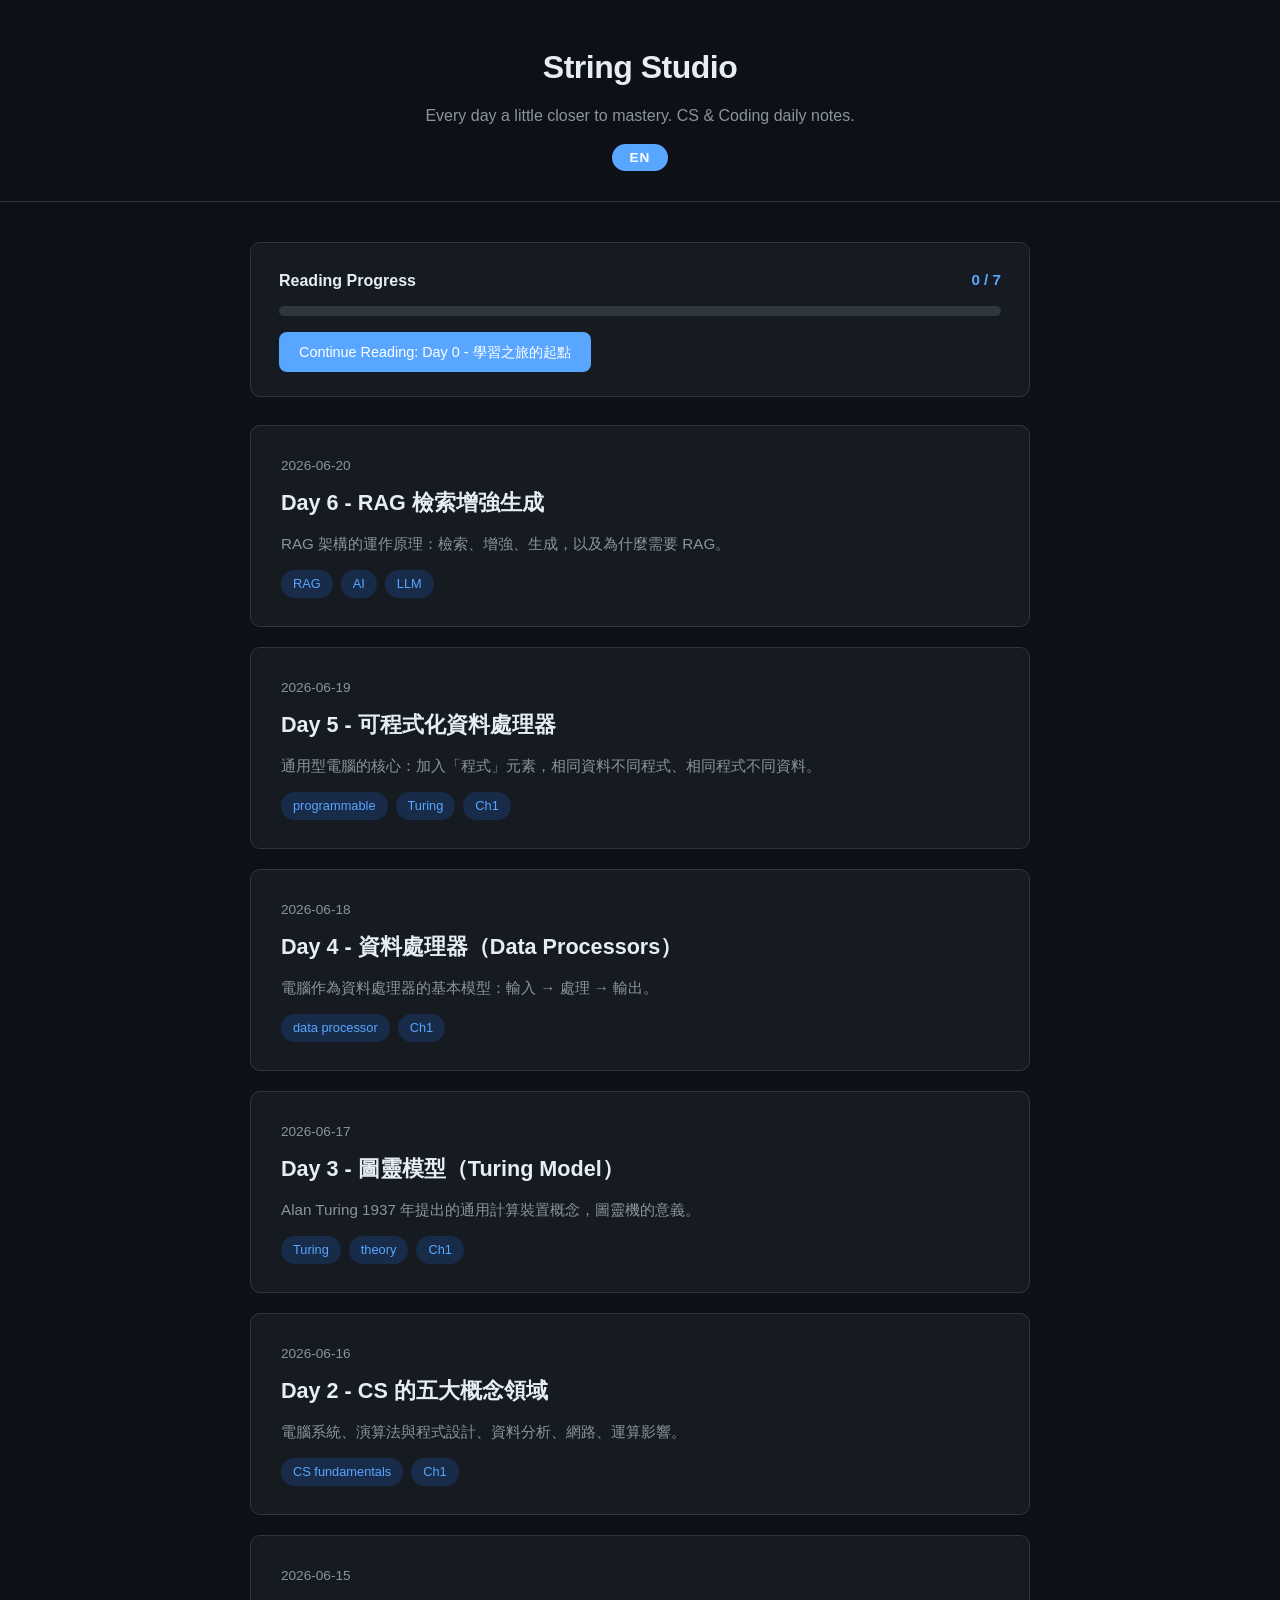
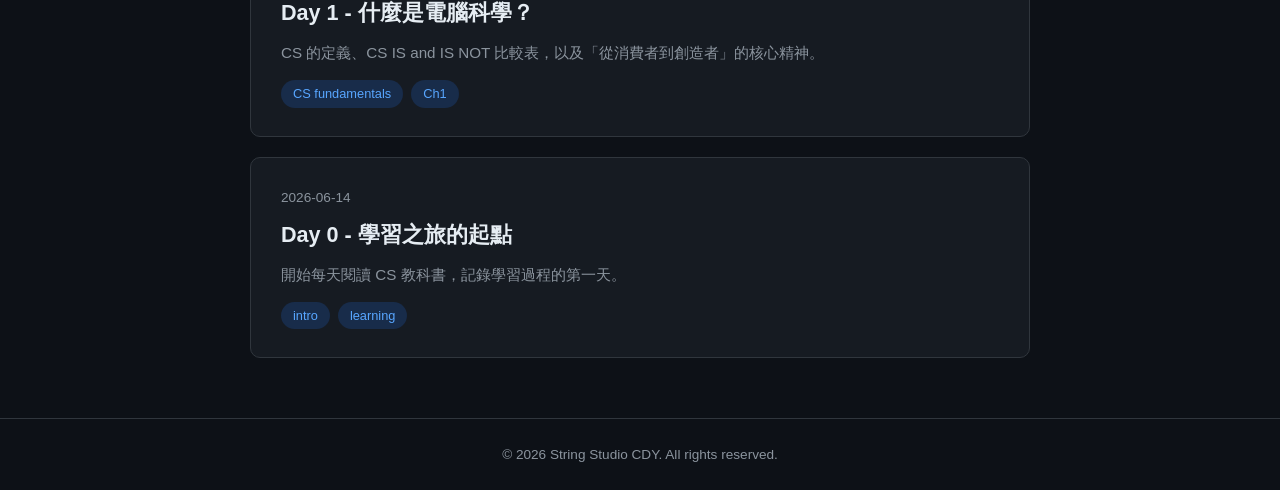
==== index.html @ c60bf620 "Add blog site with Day 0-6 posts, reading progress tracking, and ZH/EN translation toggle - Static b" ====
<!DOCTYPE html>
<html lang="zh-TW">
<head>
    <meta charset="UTF-8">
    <meta name="viewport" content="width=device-width, initial-scale=1.0">
    <title>String Studio - CS & Coding Daily Notes</title>
    <link rel="stylesheet" href="css/style.css">
</head>
<body>
    <header class="site-header">
        <div class="container">
            <h1 class="site-title"><a href="index.html">String Studio</a></h1>
            <p class="site-desc">Every day a little closer to mastery. CS & Coding daily notes.</p>
        </div>
    </header>

    <main class="container">
        <section id="posts-list" class="posts-list">
            <!-- Posts will be injected here by JS -->
        </section>
    </main>

    <footer class="site-footer">
        <div class="container">
            <p>&copy; 2026 String Studio CDY. All rights reserved.</p>
        </div>
    </footer>

    <script src="js/main.js"></script>
</body>
</html>
---- css/style.css ----
/* ===== Reset & Base ===== */
*, *::before, *::after {
    margin: 0;
    padding: 0;
    box-sizing: border-box;
}

:root {
    --bg: #0d1117;
    --bg-card: #161b22;
    --bg-card-hover: #1c2333;
    --text: #e6edf3;
    --text-secondary: #8b949e;
    --accent: #58a6ff;
    --accent-hover: #79b8ff;
    --border: #30363d;
    --tag-bg: #1f6feb33;
    --tag-text: #58a6ff;
    --code-bg: #1a1f2b;
    --max-width: 820px;
}

body {
    font-family: -apple-system, BlinkMacSystemFont, "Segoe UI", Helvetica, Arial, sans-serif;
    background: var(--bg);
    color: var(--text);
    line-height: 1.7;
    min-height: 100vh;
    display: flex;
    flex-direction: column;
}

a {
    color: var(--accent);
    text-decoration: none;
    transition: color 0.2s;
}

a:hover {
    color: var(--accent-hover);
}

.container {
    max-width: var(--max-width);
    margin: 0 auto;
    padding: 0 20px;
    width: 100%;
}

/* ===== Header ===== */
.site-header {
    border-bottom: 1px solid var(--border);
    padding: 40px 0 30px;
    text-align: center;
}

.site-title a {
    color: var(--text);
    font-size: 2rem;
    font-weight: 700;
    letter-spacing: -0.5px;
}

.site-title a:hover {
    color: var(--accent);
}

.site-desc {
    color: var(--text-secondary);
    margin-top: 8px;
    font-size: 1rem;
}

/* ===== Posts List (Index) ===== */
.posts-list {
    padding: 40px 0;
}

.post-card {
    background: var(--bg-card);
    border: 1px solid var(--border);
    border-radius: 10px;
    padding: 28px 30px;
    margin-bottom: 20px;
    transition: background 0.2s, border-color 0.2s;
    cursor: pointer;
}

.post-card:hover {
    background: var(--bg-card-hover);
    border-color: var(--accent);
}

.post-card-date {
    font-size: 0.85rem;
    color: var(--text-secondary);
    margin-bottom: 8px;
}

.post-card-title {
    font-size: 1.35rem;
    font-weight: 600;
    margin-bottom: 10px;
    color: var(--text);
}

.post-card-summary {
    color: var(--text-secondary);
    font-size: 0.95rem;
    line-height: 1.6;
}

.post-card-tags {
    margin-top: 14px;
    display: flex;
    flex-wrap: wrap;
    gap: 8px;
}

.tag {
    background: var(--tag-bg);
    color: var(--tag-text);
    padding: 3px 12px;
    border-radius: 20px;
    font-size: 0.8rem;
    font-weight: 500;
}

/* ===== Post Article ===== */
.post-article {
    padding: 40px 0 20px;
}

.post-meta {
    color: var(--text-secondary);
    font-size: 0.9rem;
    margin-bottom: 10px;
}

.post-article h1 {
    font-size: 2rem;
    font-weight: 700;
    margin-bottom: 8px;
    line-height: 1.3;
}

.post-article-tags {
    margin-bottom: 30px;
    display: flex;
    flex-wrap: wrap;
    gap: 8px;
}

.post-body {
    font-size: 1.05rem;
    line-height: 1.85;
}

.post-body h2 {
    font-size: 1.5rem;
    font-weight: 600;
    margin: 36px 0 16px;
    padding-bottom: 8px;
    border-bottom: 1px solid var(--border);
}

.post-body h3 {
    font-size: 1.25rem;
    font-weight: 600;
    margin: 28px 0 12px;
}

.post-body p {
    margin-bottom: 16px;
}

.post-body ul, .post-body ol {
    margin: 0 0 16px 24px;
}

.post-body li {
    margin-bottom: 6px;
}

.post-body img {
    max-width: 100%;
    border-radius: 8px;
    border: 1px solid var(--border);
    margin: 20px 0;
    display: block;
}

.post-body code {
    background: var(--code-bg);
    padding: 2px 7px;
    border-radius: 4px;
    font-size: 0.9em;
    font-family: "Fira Code", "Cascadia Code", Consolas, monospace;
}

.post-body pre {
    background: var(--code-bg);
    border: 1px solid var(--border);
    border-radius: 8px;
    padding: 20px;
    overflow-x: auto;
    margin: 20px 0;
}

.post-body pre code {
    background: none;
    padding: 0;
    font-size: 0.9rem;
    line-height: 1.6;
}

.post-body blockquote {
    border-left: 3px solid var(--accent);
    padding: 4px 20px;
    margin: 20px 0;
    color: var(--text-secondary);
    background: var(--bg-card);
    border-radius: 0 8px 8px 0;
}

.post-body table {
    width: 100%;
    border-collapse: collapse;
    margin: 20px 0;
}

.post-body th, .post-body td {
    border: 1px solid var(--border);
    padding: 10px 14px;
    text-align: left;
}

.post-body th {
    background: var(--bg-card);
    font-weight: 600;
}

/* ===== Post Navigation ===== */
.post-nav {
    padding: 20px 0 40px;
    border-top: 1px solid var(--border);
}

.back-link {
    font-weight: 500;
}

/* ===== Footer ===== */
.site-footer {
    border-top: 1px solid var(--border);
    padding: 24px 0;
    margin-top: auto;
    text-align: center;
    color: var(--text-secondary);
    font-size: 0.85rem;
}

/* ===== Empty State ===== */
.empty-state {
    text-align: center;
    padding: 80px 0;
    color: var(--text-secondary);
}

.empty-state p {
    font-size: 1.1rem;
}

/* ===== Progress Section ===== */
.progress-section {
    background: var(--bg-card);
    border: 1px solid var(--border);
    border-radius: 10px;
    padding: 24px 28px;
    margin-bottom: 28px;
}

.progress-header {
    display: flex;
    justify-content: space-between;
    align-items: center;
    margin-bottom: 12px;
}

.progress-label {
    font-weight: 600;
    font-size: 1rem;
}

.progress-count {
    color: var(--accent);
    font-weight: 600;
    font-size: 0.95rem;
}

.progress-bar-bg {
    background: var(--border);
    border-radius: 6px;
    height: 10px;
    overflow: hidden;
    margin-bottom: 16px;
}

.progress-bar-fill {
    background: linear-gradient(90deg, #58a6ff, #3fb950);
    height: 100%;
    border-radius: 6px;
    transition: width 0.4s ease;
}

.continue-btn {
    display: inline-block;
    background: var(--accent);
    color: #fff !important;
    padding: 8px 20px;
    border-radius: 8px;
    font-size: 0.9rem;
    font-weight: 500;
    transition: background 0.2s;
}

.continue-btn:hover {
    background: var(--accent-hover);
    color: #fff !important;
}

.progress-complete {
    color: #3fb950;
    font-weight: 600;
    font-size: 0.95rem;
}

/* ===== Read Badge ===== */
.post-card-top {
    display: flex;
    justify-content: space-between;
    align-items: center;
    margin-bottom: 8px;
}

.post-card-top .post-card-date {
    margin-bottom: 0;
}

.read-badge {
    background: #3fb95033;
    color: #3fb950;
    padding: 2px 12px;
    border-radius: 20px;
    font-size: 0.75rem;
    font-weight: 600;
}

.post-card-read {
    border-color: #3fb95044;
}

/* ===== Bookmark Button ===== */
.mark-read-section {
    text-align: center;
    padding: 32px 0 8px;
    margin-top: 20px;
    border-top: 1px solid var(--border);
}

.bookmark-btn {
    background: var(--bg-card);
    color: var(--text-secondary);
    border: 1px solid var(--border);
    padding: 10px 32px;
    border-radius: 24px;
    font-size: 0.95rem;
    font-weight: 600;
    cursor: pointer;
    transition: all 0.2s;
}

.bookmark-btn:hover {
    border-color: var(--accent);
    color: var(--text);
}

.bookmark-btn.bookmarked {
    background: #3fb95022;
    color: #3fb950;
    border-color: #3fb95066;
}

.post-header-actions {
    display: flex;
    gap: 10px;
    align-items: center;
}

/* ===== Language Toggle ===== */
.lang-toggle {
    background: var(--accent);
    color: #fff;
    border: none;
    padding: 6px 18px;
    border-radius: 20px;
    font-size: 0.85rem;
    font-weight: 600;
    cursor: pointer;
    transition: background 0.2s, transform 0.1s;
    letter-spacing: 1px;
}

.lang-toggle:hover {
    background: var(--accent-hover);
    transform: scale(1.05);
}

.site-header .lang-toggle {
    margin-top: 14px;
}

.post-header-row {
    display: flex;
    justify-content: space-between;
    align-items: center;
}

/* ===== Responsive ===== */
@media (max-width: 600px) {
    .site-header {
        padding: 28px 0 20px;
    }

    .site-title a {
        font-size: 1.5rem;
    }

    .post-card {
        padding: 20px;
    }

    .post-card-title {
        font-size: 1.15rem;
    }

    .post-article h1 {
        font-size: 1.5rem;
    }

    .post-body {
        font-size: 1rem;
    }
}
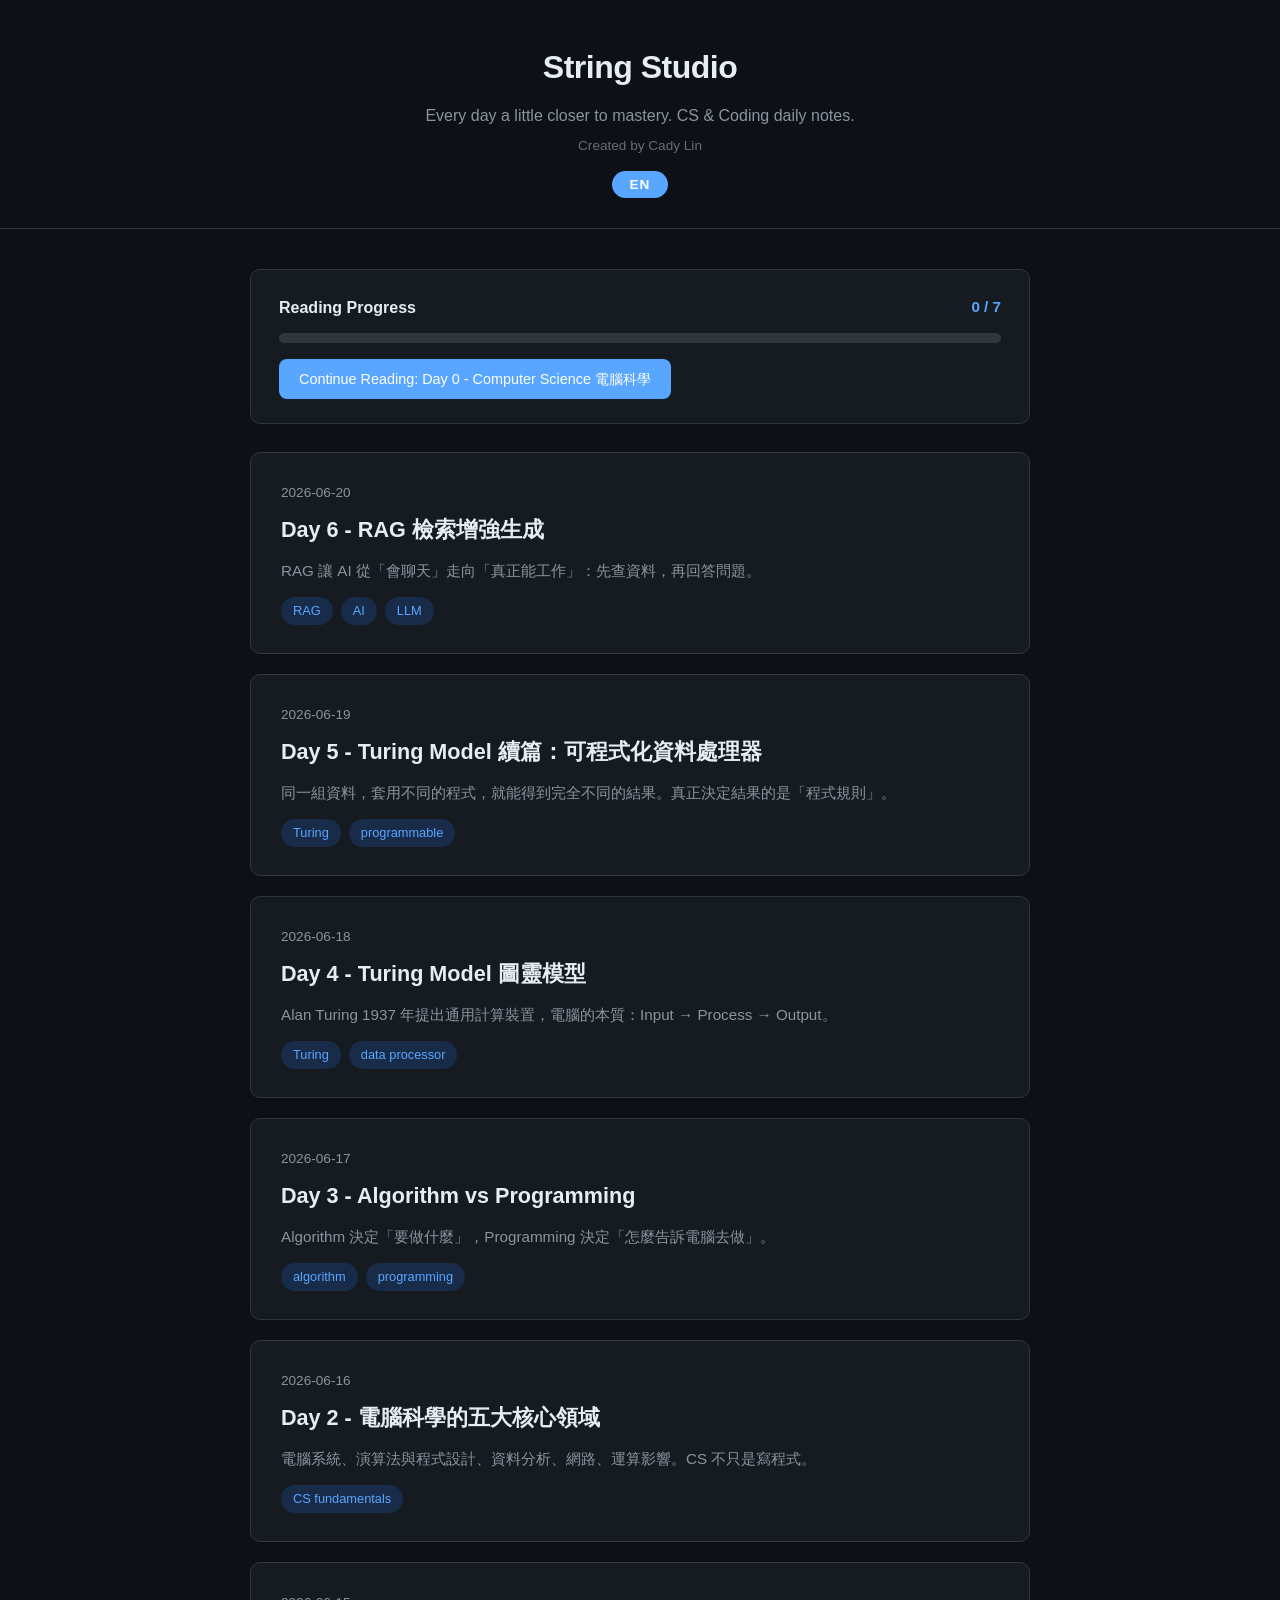
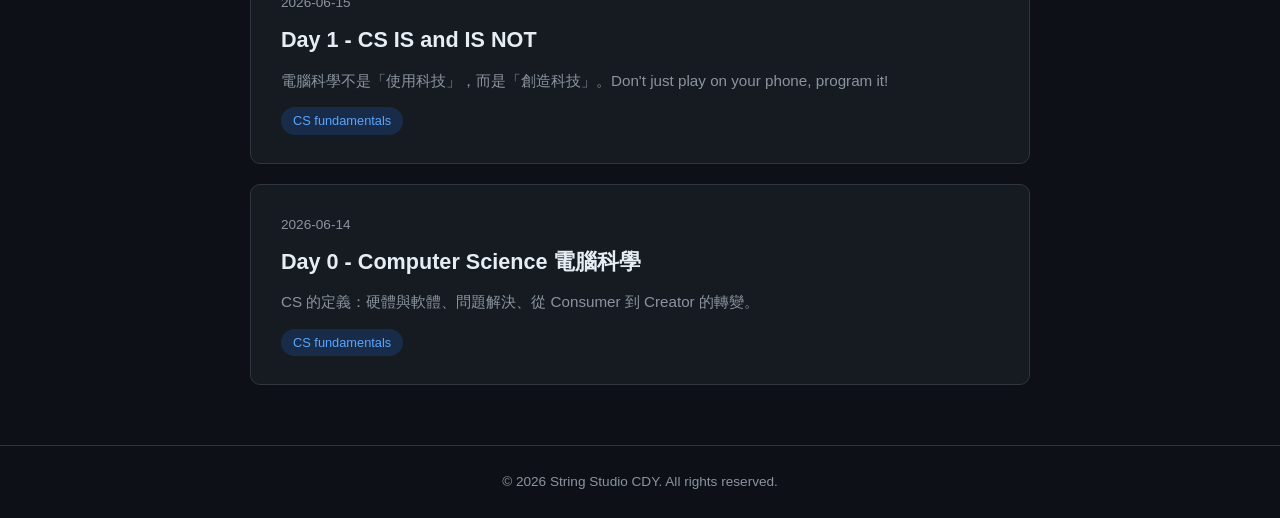
==== commit 7eed6008: "Add 'Created by Cady Lin' credit below site description Co-Authored-By: Claude Opus 4.6 <noreply@ant" ====
--- a/index.html
+++ b/index.html
@@ -11,6 +11,7 @@
         <div class="container">
             <h1 class="site-title"><a href="index.html">String Studio</a></h1>
             <p class="site-desc">Every day a little closer to mastery. CS & Coding daily notes.</p>
+            <p class="site-author">Created by Cady Lin</p>
         </div>
     </header>
 
--- a/css/style.css
+++ b/css/style.css
@@ -71,6 +71,13 @@
     font-size: 1rem;
 }
 
+.site-author {
+    color: var(--text-secondary);
+    margin-top: 4px;
+    font-size: 0.85rem;
+    opacity: 0.7;
+}
+
 /* ===== Posts List (Index) ===== */
 .posts-list {
     padding: 40px 0;
